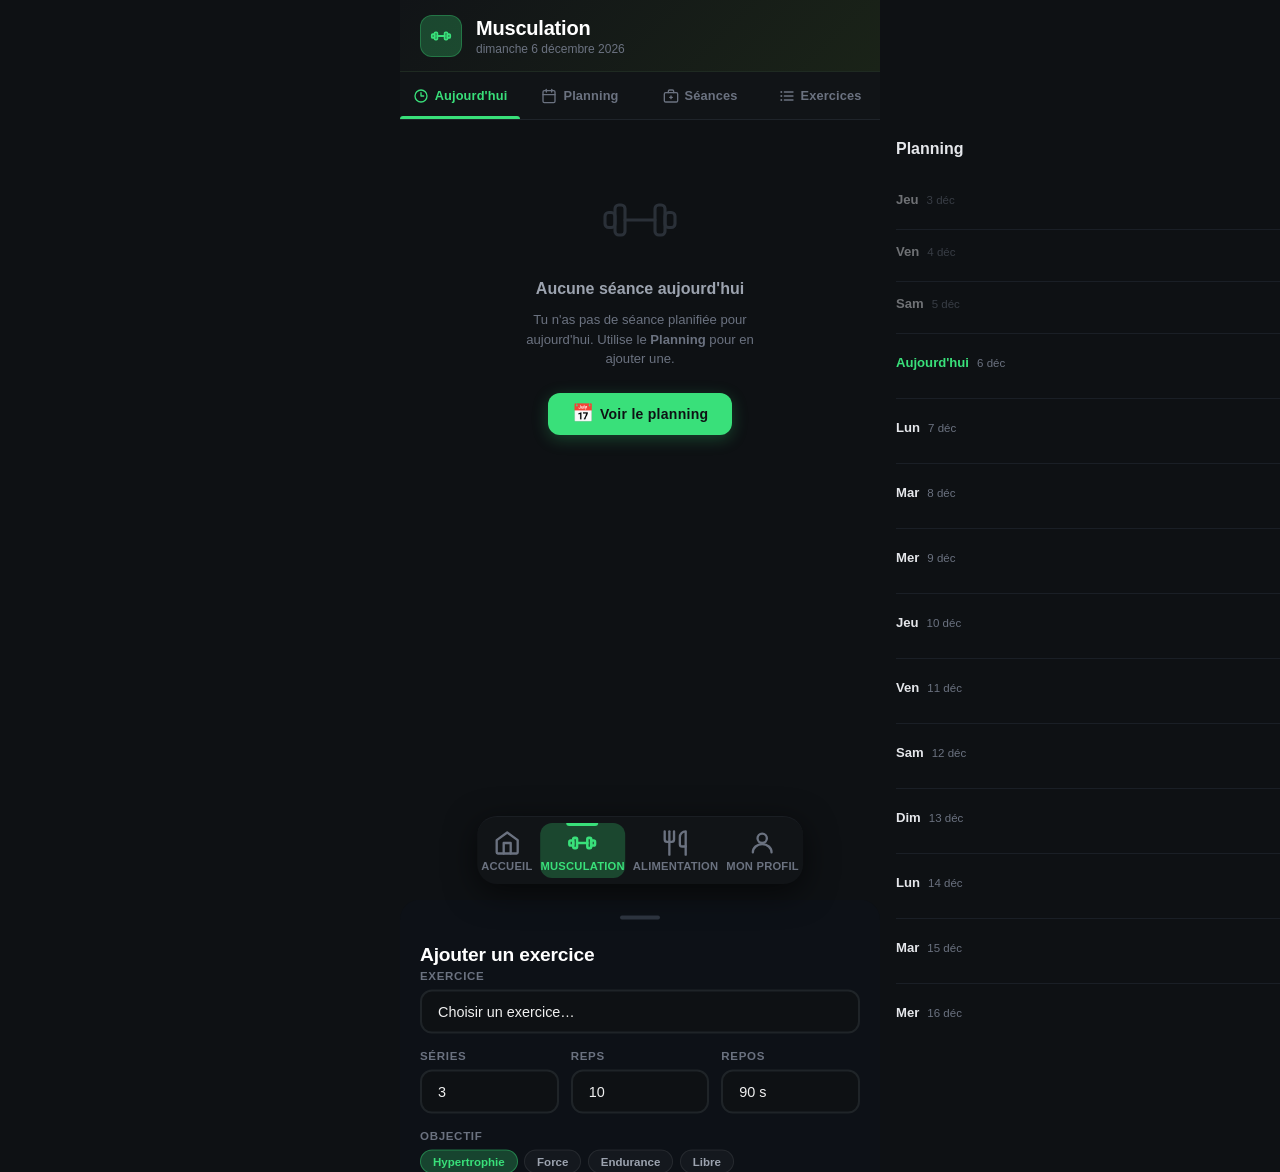
==== exercice.html @ fcf7e206 "Add files via upload" ====
<!DOCTYPE html>
<html lang="fr">
<head>
  <meta charset="UTF-8">
  <meta name="viewport" content="width=device-width, initial-scale=1.0, user-scalable=no, maximum-scale=1.0">
  <!-- Le titre est mis à jour par JS selon l'exercice chargé -->
  <title>FitTrack — Exercice</title>
  <link rel="stylesheet" href="navbar.css">
  <link rel="stylesheet" href="exercice.css">
</head>
<body>



  <!-- ============================================================
       ÉCRAN 2 — PAGE EXERCICE (onglets stats + historique)
       Affiché par JS quand le 1RM est connu.
       Les radio inputs sont enfants directs de .exercise-page :
       sélecteurs CSS ~ (tab-header, tabs-track) fonctionnent.
       ============================================================ -->
  <div class="exercise-page" id="exercise-page" style="display:none" aria-live="polite">

    <input type="radio" id="tab-stats"   name="exercise-tabs" checked>
    <input type="radio" id="tab-history" name="exercise-tabs">
    <input type="radio" id="tab-info"    name="exercise-tabs">

    <!-- ===== EN-TÊTE ===== -->
    <header class="exercise-header">

      <a href="musculation.html" class="exercise-header__back" aria-label="Retour aux exercices">
        <svg xmlns="http://www.w3.org/2000/svg" viewBox="0 0 24 24" fill="none"
             stroke="currentColor" stroke-width="2.5" stroke-linecap="round" stroke-linejoin="round">
          <polyline points="15 18 9 12 15 6"/>
        </svg>
      </a>

      <div class="exercise-header__info">
        <!-- data-exo-name / data-exo-muscle : peuplés par exercice.js -->
        <h1 class="exercise-header__name"  data-exo-name></h1>
        <span class="exercise-header__muscle" data-exo-muscle></span>
      </div>

      <!-- data-exo-rm : conteneur, .rm-value peuplé par exercice.js -->
      <div class="exercise-header__rm" data-exo-rm>
        <span class="exercise-header__rm-value rm-value">—</span>
        <span class="exercise-header__rm-unit">kg</span>
      </div>

    </header>

    <!-- ===== BARRE D'ONGLETS ===== -->
    <nav class="tabs-header" role="tablist" aria-label="Sections de l'exercice">

      <label for="tab-stats" class="tab-btn" role="tab" aria-controls="panel-stats">
        <span class="tab-btn__icon" aria-hidden="true">
          <svg xmlns="http://www.w3.org/2000/svg" viewBox="0 0 24 24" fill="none"
               stroke="currentColor" stroke-width="2" stroke-linecap="round" stroke-linejoin="round">
            <line x1="18" y1="20" x2="18" y2="10"/>
            <line x1="12" y1="20" x2="12" y2="4"/>
            <line x1="6"  y1="20" x2="6"  y2="14"/>
          </svg>
        </span>
        <span class="tab-btn__label">Mes stats</span>
      </label>

      <label for="tab-history" class="tab-btn" role="tab" aria-controls="panel-history">
        <span class="tab-btn__icon" aria-hidden="true">
          <svg xmlns="http://www.w3.org/2000/svg" viewBox="0 0 24 24" fill="none"
               stroke="currentColor" stroke-width="2" stroke-linecap="round" stroke-linejoin="round">
            <circle cx="12" cy="12" r="9"/>
            <polyline points="12 7 12 12 15 15"/>
          </svg>
        </span>
        <span class="tab-btn__label">Historique</span>
      </label>

      <label for="tab-info" class="tab-btn" role="tab" aria-controls="panel-info">
        <span class="tab-btn__icon" aria-hidden="true">
          <svg xmlns="http://www.w3.org/2000/svg" viewBox="0 0 24 24" fill="none"
               stroke="currentColor" stroke-width="2" stroke-linecap="round" stroke-linejoin="round">
            <path d="M4 19.5A2.5 2.5 0 0 1 6.5 17H20"/>
            <path d="M6.5 2H20v20H6.5A2.5 2.5 0 0 1 4 19.5v-15A2.5 2.5 0 0 1 6.5 2z"/>
          </svg>
        </span>
        <span class="tab-btn__label">Info</span>
      </label>

      <span class="tab-indicator" aria-hidden="true"></span>

    </nav>

    <!-- ===== ZONE DE CONTENU — TRACK HORIZONTAL ===== -->
    <div class="tabs-track">

      <!-- ── ONGLET 1 : MES STATS ── -->
      <section class="tab-panel stats-tab" id="panel-stats" role="tabpanel" aria-labelledby="tab-stats">

        <!-- BLOC 1 : CARTE 1RM (calculé automatiquement via l'historique) -->
        <div class="stat-hero">
          <div class="stat-hero__label">1RM estimé <span class="stat-hero__badge">automatique</span></div>
          <div class="stat-hero__value">
            <span class="rm-value">—</span><span class="stat-hero__unit">kg</span>
          </div>
          <div class="stat-hero__meta" data-rm-date>Réalise des séances pour estimer ton 1RM</div>
        </div>

        <!-- BLOC 2 : SÉLECTEUR DE ZONE D'ENTRAÎNEMENT
             Technique CSS : radio inputs + sélecteurs ~
             Les poids (data-zone-weight) sont mis à jour par exercice.js -->
        <div class="zone-selector-wrapper">

          <input type="radio" id="z50"  name="zone-pct" class="zone-radio" value="50">
          <input type="radio" id="z60"  name="zone-pct" class="zone-radio" value="60">
          <input type="radio" id="z70"  name="zone-pct" class="zone-radio" value="70" checked>
          <input type="radio" id="z75"  name="zone-pct" class="zone-radio" value="75">
          <input type="radio" id="z80"  name="zone-pct" class="zone-radio" value="80">
          <input type="radio" id="z85"  name="zone-pct" class="zone-radio" value="85">
          <input type="radio" id="z90"  name="zone-pct" class="zone-radio" value="90">
          <input type="radio" id="z100" name="zone-pct" class="zone-radio" value="100">

          <h2 class="section-title">Zone d'entraînement</h2>
          <p  class="section-sub">Sélectionne un pourcentage de ton 1RM</p>

          <div class="zone-chips" role="group" aria-label="Pourcentage du 1RM">
            <label for="z50"  class="zone-chip">50 %</label>
            <label for="z60"  class="zone-chip">60 %</label>
            <label for="z70"  class="zone-chip">70 %</label>
            <label for="z75"  class="zone-chip">75 %</label>
            <label for="z80"  class="zone-chip">80 %</label>
            <label for="z85"  class="zone-chip">85 %</label>
            <label for="z90"  class="zone-chip">90 %</label>
            <label for="z100" class="zone-chip">100 %</label>
          </div>

          <!-- Cartes résultat — une visible à la fois (CSS :checked ~)
               data-zone-weight : valeur mise à jour par exercice.js -->

          <div class="zone-result zone-result--activation">
            <div class="zone-result__header">
              <span class="zone-result__pct">50 %</span>
              <span class="zone-result__weight" data-zone-weight="50">— <small>kg</small></span>
            </div>
            <div class="zone-result__badge">Activation</div>
            <p class="zone-result__desc">Échauffement et mobilité articulaire.</p>
            <div class="zone-result__prescription">
              <span>🔁 15–20 reps</span><span>📦 2–3 séries</span><span>⏱ 45 s repos</span>
            </div>
          </div>

          <div class="zone-result zone-result--endurance">
            <div class="zone-result__header">
              <span class="zone-result__pct">60 %</span>
              <span class="zone-result__weight" data-zone-weight="60">— <small>kg</small></span>
            </div>
            <div class="zone-result__badge">Endurance</div>
            <p class="zone-result__desc">Développe la résistance musculaire sur la durée.</p>
            <div class="zone-result__prescription">
              <span>🔁 15+ reps</span><span>📦 3–4 séries</span><span>⏱ 60 s repos</span>
            </div>
          </div>

          <div class="zone-result zone-result--hypertrophy">
            <div class="zone-result__header">
              <span class="zone-result__pct">70 %</span>
              <span class="zone-result__weight" data-zone-weight="70">— <small>kg</small></span>
            </div>
            <div class="zone-result__badge">Hypertrophie</div>
            <p class="zone-result__desc">Zone principale de prise de masse musculaire.</p>
            <div class="zone-result__prescription">
              <span>🔁 10–12 reps</span><span>📦 3–4 séries</span><span>⏱ 60–90 s repos</span>
            </div>
          </div>

          <div class="zone-result zone-result--hypertrophy-plus">
            <div class="zone-result__header">
              <span class="zone-result__pct">75 %</span>
              <span class="zone-result__weight" data-zone-weight="75">— <small>kg</small></span>
            </div>
            <div class="zone-result__badge">Hypertrophie+</div>
            <p class="zone-result__desc">Volume modéré, charge plus lourde — compromis masse/force.</p>
            <div class="zone-result__prescription">
              <span>🔁 8–10 reps</span><span>📦 3–5 séries</span><span>⏱ 90 s repos</span>
            </div>
          </div>

          <div class="zone-result zone-result--strength">
            <div class="zone-result__header">
              <span class="zone-result__pct">80 %</span>
              <span class="zone-result__weight" data-zone-weight="80">— <small>kg</small></span>
            </div>
            <div class="zone-result__badge">Force</div>
            <p class="zone-result__desc">Développe la force fonctionnelle et la densité musculaire.</p>
            <div class="zone-result__prescription">
              <span>🔁 5–8 reps</span><span>📦 4–5 séries</span><span>⏱ 2 min repos</span>
            </div>
          </div>

          <div class="zone-result zone-result--heavy-strength">
            <div class="zone-result__header">
              <span class="zone-result__pct">85 %</span>
              <span class="zone-result__weight" data-zone-weight="85">— <small>kg</small></span>
            </div>
            <div class="zone-result__badge">Force lourde</div>
            <p class="zone-result__desc">Recrutement neuromusculaire maximal, charges lourdes.</p>
            <div class="zone-result__prescription">
              <span>🔁 3–5 reps</span><span>📦 4–5 séries</span><span>⏱ 2–3 min repos</span>
            </div>
          </div>

          <div class="zone-result zone-result--power">
            <div class="zone-result__header">
              <span class="zone-result__pct">90 %</span>
              <span class="zone-result__weight" data-zone-weight="90">— <small>kg</small></span>
            </div>
            <div class="zone-result__badge">Puissance</div>
            <p class="zone-result__desc">Explosivité maximale — approche du maximum absolu.</p>
            <div class="zone-result__prescription">
              <span>🔁 1–3 reps</span><span>📦 3–5 séries</span><span>⏱ 3–5 min repos</span>
            </div>
          </div>

          <div class="zone-result zone-result--max">
            <div class="zone-result__header">
              <span class="zone-result__pct">100 %</span>
              <span class="zone-result__weight" data-zone-weight="100">— <small>kg</small></span>
            </div>
            <div class="zone-result__badge">1RM — Test max</div>
            <p class="zone-result__desc">Effort maximum absolu. À faire rarement, avec un pareur.</p>
            <div class="zone-result__prescription">
              <span>🔁 1 rep</span><span>📦 1–2 essais</span><span>⏱ 5+ min repos</span>
            </div>
          </div>

        </div><!-- fin .zone-selector-wrapper -->

        <!-- BLOC 3 : GRAPHIQUE D'ÉVOLUTION DU 1RM
             Barres + labels rendus dynamiquement par exercice.js -->
        <div class="rm-chart-block">
          <div class="rm-chart-block__header">
            <h2 class="section-title">Évolution du 1RM</h2>
            <span class="rm-chart-block__trend rm-chart-block__trend--up"></span>
          </div>
          <p class="section-sub">Poids max enregistré par séance</p>

          <div class="rm-chart" role="img" aria-label="Graphique d'évolution du poids maximal">
            <!-- Grille Y — mise à jour par exercice.js -->
            <div class="chart-grid" aria-hidden="true"></div>
            <!-- Barres — rendu complet par exercice.js -->
            <div class="chart-bars"></div>
            <!-- Labels X — rendu complet par exercice.js -->
            <div class="chart-labels" aria-hidden="true"></div>
          </div>
        </div>

      </section>

      <!-- ── ONGLET 2 : HISTORIQUE ── -->
      <section class="tab-panel history-tab" id="panel-history" role="tabpanel" aria-labelledby="tab-history">

        <div class="history-header">
          <h2 class="history-header__title">Historique</h2>
          <span class="history-header__count">0 séance</span>
        </div>

        <!-- Liste rendue dynamiquement par exercice.js -->
        <ol class="history-list"></ol>

        <div class="history-empty-hint">
          Les prochaines séances apparaîtront ici automatiquement.
        </div>

      </section>

      <!-- ── ONGLET 3 : INFO ── -->
      <section class="tab-panel info-tab" id="panel-info" role="tabpanel" aria-labelledby="tab-info">

        <!-- Recommandations (déplacées depuis l'onglet Stats) -->
        <div id="reco-block" class="reco-block" style="display:none">
          <h2 class="section-title">Recommandations Hypertrophie</h2>
          <p  class="section-sub" id="reco-type-label"></p>
          <div class="reco-grid" id="reco-grid"></div>
        </div>

        <!-- Photos de l'exercice -->
        <div class="info-section">
          <div class="info-section__header">
            <h2 class="section-title">Photos</h2>
            <button class="info-add-btn" id="btn-add-photo" type="button">
              <svg xmlns="http://www.w3.org/2000/svg" viewBox="0 0 24 24" fill="none"
                   stroke="currentColor" stroke-width="2.5" stroke-linecap="round" stroke-linejoin="round"
                   width="14" height="14" aria-hidden="true">
                <line x1="12" y1="5" x2="12" y2="19"/>
                <line x1="5" y1="12" x2="19" y2="12"/>
              </svg>
              Ajouter
            </button>
          </div>
          <!-- Input fichier caché — déclenché par le bouton -->
          <input type="file" id="photo-input" accept="image/*" style="display:none">
          <!-- Grille injectée par exercice.js -->
          <div class="info-images-grid" id="info-images-grid"></div>
          <p class="info-images-hint" id="info-images-hint">Max 3 photos · stockées sur cet appareil</p>
        </div>

        <!-- Notes libres -->
        <div class="info-section">
          <h2 class="section-title">Notes</h2>
          <p class="section-sub">Exécution, conseils, erreurs à éviter…</p>
          <textarea class="info-notes" id="info-notes" rows="7"
                    placeholder="Décris comment effectuer cet exercice, les points clés à respecter, les erreurs courantes à éviter…"></textarea>
          <div class="info-notes-footer">
            <button class="info-save-btn" id="btn-save-notes" type="button">Enregistrer</button>
            <span class="info-save-status" id="notes-save-status"></span>
          </div>
        </div>

      </section>

    </div>
    <!-- ===== FIN TABS TRACK ===== -->

  </div>
  <!-- ===== FIN ÉCRAN 2 ===== -->


  <!-- ===== NAVBAR FIXE EN BAS ===== -->
  <nav class="bottom-nav" role="navigation" aria-label="Navigation principale">

    <a href="index.html" class="nav-item" aria-label="Accueil">
      <span class="nav-icon" aria-hidden="true">
        <svg xmlns="http://www.w3.org/2000/svg" viewBox="0 0 24 24" fill="none"
             width="24" height="24"
             stroke="currentColor" stroke-width="2" stroke-linecap="round" stroke-linejoin="round">
          <path d="M3 9.5L12 3l9 6.5V20a1 1 0 0 1-1 1H4a1 1 0 0 1-1-1V9.5z"/>
          <polyline points="9 21 9 12 15 12 15 21"/>
        </svg>
      </span>
      <span class="nav-label">Accueil</span>
    </a>

    <a href="musculation.html" class="nav-item active" aria-label="Musculation">
      <span class="nav-icon" aria-hidden="true">
        <svg xmlns="http://www.w3.org/2000/svg" viewBox="0 0 24 24" fill="none"
             width="24" height="24"
             stroke="currentColor" stroke-width="2" stroke-linecap="round" stroke-linejoin="round">
          <rect x="2"  y="10" width="3" height="4" rx="1"/>
          <rect x="19" y="10" width="3" height="4" rx="1"/>
          <rect x="5"  y="8"  width="3" height="8" rx="1"/>
          <rect x="16" y="8"  width="3" height="8" rx="1"/>
          <line x1="8" y1="12" x2="16" y2="12"/>
        </svg>
      </span>
      <span class="nav-label">Musculation</span>
    </a>

    <a href="alimentation/alimentation.html" class="nav-item" aria-label="Alimentation">
      <span class="nav-icon" aria-hidden="true">
        <svg xmlns="http://www.w3.org/2000/svg" viewBox="0 0 24 24" fill="none"
             width="24" height="24"
             stroke="currentColor" stroke-width="2" stroke-linecap="round" stroke-linejoin="round">
          <path d="M3 2v7c0 1.1.9 2 2 2h4a2 2 0 0 0 2-2V2"/>
          <path d="M7 2v20"/>
          <path d="M21 15V2a5 5 0 0 0-5 5v6c0 1.1.9 2 2 2h3"/>
          <line x1="21" y1="15" x2="21" y2="22"/>
        </svg>
      </span>
      <span class="nav-label">Alimentation</span>
    </a>

    <a href="profil.html" class="nav-item" aria-label="Mon profil">
      <span class="nav-icon" aria-hidden="true">
        <svg xmlns="http://www.w3.org/2000/svg" viewBox="0 0 24 24" fill="none"
             width="24" height="24"
             stroke="currentColor" stroke-width="2" stroke-linecap="round" stroke-linejoin="round">
          <circle cx="12" cy="8" r="4"/>
          <path d="M4 20c0-4 3.6-7 8-7s8 3 8 7"/>
        </svg>
      </span>
      <span class="nav-label">Mon profil</span>
    </a>

  </nav>

  <!-- Scripts — data.js TOUJOURS avant exercice.js -->
  <script src="js/data.js"></script>
  <script src="js/exercice.js"></script>

</body>
</html>
---- navbar.css ----
/* ============================================================
   FITTRACK — NAVBAR FIXE BAS
   Mobile First | HTML5 + CSS3 uniquement
   ============================================================ */

/* === Variables de design fitness === */
:root {
  --bg-nav:       #111417;        /* fond navbar : noir charbon          */
  --bg-nav-top:   #1a1e23;        /* liseré supérieur légèrement plus clair */
  --accent:       #39e07a;        /* vert dynamique fitness               */
  --accent-glow:  rgba(57, 224, 122, 0.25); /* halo couleur active       */
  --text-idle:    #6b7280;        /* icône / texte inactif                */
  --text-active:  #ffffff;        /* texte état actif                     */
  --nav-height:   68px;           /* hauteur confortable pour le doigt    */
  --radius-nav:   16px 16px 0 0;  /* coins arrondis en haut de la navbar  */
  --transition:   0.2s ease;
}

/* === Reset minimal === */
*, *::before, *::after {
  box-sizing: border-box;
  margin: 0;
  padding: 0;
}

/* === Bloquer le zoom double-tap iOS (Safari + PWA) === */
html {
  touch-action: manipulation;
}
body {
  touch-action: manipulation;
}

/* === Body : padding-bottom pour ne pas masquer le contenu === */
body {
  font-family: -apple-system, BlinkMacSystemFont, "Segoe UI", Roboto, sans-serif;
  background: #0e1114;
  color: #f0f0f0;
  /* On réserve l'espace de la navbar en bas */
  padding-bottom: var(--nav-height);
  min-height: 100vh;
}

/* === Contenu principal (placeholder) === */
.main-content {
  padding: 1.5rem 1rem;
}

/* ============================================================
   NAVBAR
   ============================================================ */
.bottom-nav {
  /* Positionnement fixe en bas */
  position: fixed;
  bottom: 0;
  left: 0;
  right: 0;
  z-index: 1000;

  /* Dimensions et forme */
  height: var(--nav-height);
  border-radius: var(--radius-nav);

  /* Fond et bordure supérieure subtile */
  background-color: var(--bg-nav);
  border-top: 1px solid var(--bg-nav-top);

  /* Ombre portée vers le haut pour effet "flottant" */
  box-shadow: 0 -4px 20px rgba(0, 0, 0, 0.55);

  /* Disposition des boutons */
  display: flex;
  align-items: stretch;
}

/* ============================================================
   ITEM DE NAVIGATION
   ============================================================ */
.nav-item {
  /* Chaque bouton occupe 1/4 de la largeur */
  flex: 1;

  /* Disposition verticale icône + texte */
  display: flex;
  flex-direction: column;
  align-items: center;
  justify-content: center;
  gap: 4px;

  /* Couleur par défaut (inactif) */
  color: var(--text-idle);
  text-decoration: none;

  /* Arrondi léger pour l'effet "app" */
  border-radius: 12px;
  margin: 6px 4px;

  /* Transition fluide */
  transition: color var(--transition), background-color var(--transition);

  /* Curseur pointeur */
  cursor: pointer;

  /* Empêche la sélection de texte au tap */
  user-select: none;
  -webkit-tap-highlight-color: transparent;
}

/* --- Icône SVG --- */
.nav-icon {
  display: flex;
  align-items: center;
  justify-content: center;
  width: 26px;
  height: 26px;
  transition: transform var(--transition);
}

.nav-icon svg {
  width: 100%;
  height: 100%;
}

/* --- Label texte --- */
.nav-label {
  font-size: 0.65rem;       /* petite taille lisible sur mobile */
  font-weight: 600;
  letter-spacing: 0.02em;
  text-transform: uppercase;
  line-height: 1;
  white-space: nowrap;
}

/* ============================================================
   ÉTAT HOVER (desktop)
   ============================================================ */
.nav-item:hover {
  color: #c8fad9;                              /* vert clair doux         */
  background-color: rgba(57, 224, 122, 0.08); /* halo très discret        */
}

.nav-item:hover .nav-icon {
  transform: translateY(-2px);                 /* légère montée de l'icône */
}

/* ============================================================
   ÉTAT ACTIF (.active)
   Ajouter manuellement sur chaque page ou via JS si besoin
   ============================================================ */
.nav-item.active {
  color: var(--accent);                        /* vert accent vif          */
  background-color: var(--accent-glow);        /* halo coloré              */
}

/* Trait indicateur en haut du bouton actif */
.nav-item.active::before {
  content: "";
  position: absolute;
  top: 0;
  left: 50%;
  transform: translateX(-50%);
  width: 32px;
  height: 3px;
  background: var(--accent);
  border-radius: 0 0 4px 4px;
}

/* On positionne le parent en relative pour ::before */
.bottom-nav {
  position: fixed; /* déjà défini, mais nécessaire pour les enfants */
}

.nav-item {
  position: relative; /* contexte pour le trait ::before */
}

.nav-item.active .nav-icon {
  transform: scale(1.1);                       /* icône légèrement agrandie */
}

/* ============================================================
   RESPONSIVE — Desktop (≥ 768px)
   ============================================================ */
@media (min-width: 768px) {

  /* Centrer la navbar et lui donner une largeur max */
  .bottom-nav {
    max-width: 480px;
    left: 50%;
    right: auto;
    transform: translateX(-50%);

    /* Coins arrondis tout autour sur desktop */
    border-radius: 20px;
    bottom: 16px;

    /* Ombre plus marquée pour l'effet flottant */
    box-shadow: 0 8px 32px rgba(0, 0, 0, 0.6);
  }

  /* Labels légèrement plus grands */
  .nav-label {
    font-size: 0.7rem;
  }

  /* Icônes un peu plus grandes */
  .nav-icon {
    width: 28px;
    height: 28px;
  }

  /* Padding-bottom ajusté pour le desktop */
  body {
    padding-bottom: calc(var(--nav-height) + 24px);
  }
}
---- exercice.css ----
/* ============================================================
   FITTRACK — PAGE EXERCICE
   Flux CSS : onboarding (1RM) → page stats/historique
   Onglets  : radio inputs + transform translateX
   Mobile First | HTML5 + CSS3 uniquement
   ============================================================ */

/* ============================================================
   VARIABLES LOCALES
   ============================================================ */
:root {
  --exo-header-height : 68px;
  --exo-tabs-height   : 48px;

  /* Zones d'entraînement */
  --zone-light    : #39e07a;   /* 50–65%  */
  --zone-moderate : #f59e0b;   /* 70–75%  */
  --zone-heavy    : #f97316;   /* 80–85%  */
  --zone-max      : #ef4444;   /* 90–100% */
}

/* ============================================================
   ÉCRAN 1 — ONBOARDING : SAISIE DU 1RM
   Affichage contrôlé par exercice.js (style.display)
   ============================================================ */
.onboarding-screen {
  min-height: 100vh;
  flex-direction: column;
  align-items: center;
  background: #0e1114;
  padding: 1rem 1.25rem calc(1.5rem + var(--nav-height));
}

/* --- Lien retour --- */
.back-link {
  display: inline-flex;
  align-items: center;
  gap: 6px;
  align-self: flex-start;
  color: var(--text-idle);
  text-decoration: none;
  font-size: 0.82rem;
  font-weight: 600;
  padding: 0.5rem 0;
  margin-bottom: 1rem;
  transition: color 0.2s ease;
}

.back-link:hover { color: #e5e7eb; }

.back-link__arrow {
  display: flex;
  width: 18px;
  height: 18px;
}

.back-link__arrow svg {
  width: 100%;
  height: 100%;
}

/* --- Card centrale de l'onboarding --- */
.onboarding-card {
  width: 100%;
  max-width: 420px;
  display: flex;
  flex-direction: column;
  align-items: center;
  text-align: center;
  padding: 2rem 1.5rem 2.5rem;
  background: #141820;
  border: 1px solid #1f2428;
  border-radius: 24px;
  gap: 0;
}

/* --- Icône --- */
.onboarding-icon {
  width: 80px;
  height: 80px;
  color: var(--accent);
  margin-bottom: 1.25rem;
  opacity: 0.9;
}

.onboarding-icon svg {
  width: 100%;
  height: 100%;
}

/* --- Badge "Première visite" --- */
.badge-first {
  font-size: 0.68rem;
  font-weight: 700;
  letter-spacing: 0.08em;
  text-transform: uppercase;
  color: var(--accent);
  background: var(--accent-glow);
  border: 1px solid rgba(57, 224, 122, 0.3);
  padding: 4px 12px;
  border-radius: 20px;
  margin-bottom: 1rem;
}

/* --- Titre & description --- */
.onboarding-title {
  font-size: 1.5rem;
  font-weight: 800;
  color: #fff;
  letter-spacing: -0.02em;
  margin-bottom: 0.5rem;
}

.onboarding-desc {
  font-size: 0.82rem;
  color: var(--text-idle);
  line-height: 1.6;
  max-width: 300px;
  margin-bottom: 2rem;
}

/* --- Groupe de saisie du 1RM --- */
.rm-input-group {
  width: 100%;
  margin-bottom: 1.5rem;
}

.rm-input-label {
  display: block;
  font-size: 0.75rem;
  font-weight: 700;
  letter-spacing: 0.06em;
  text-transform: uppercase;
  color: var(--text-idle);
  margin-bottom: 0.625rem;
}

.rm-input-row {
  display: flex;
  align-items: center;
  background: #0e1114;
  border: 2px solid #1f2428;
  border-radius: 16px;
  overflow: hidden;
  transition: border-color 0.2s ease;
}

.rm-input-row:focus-within {
  border-color: var(--accent);
  box-shadow: 0 0 0 3px var(--accent-glow);
}

.rm-input {
  flex: 1;
  background: transparent;
  border: none;
  outline: none;
  padding: 1rem 1.25rem;
  font-size: 2rem;         /* chiffre bien lisible */
  font-weight: 800;
  color: #fff;
  font-family: inherit;
  text-align: center;
  letter-spacing: -0.02em;
  /* Masquer les flèches de l'input number */
  -moz-appearance: textfield;
}

.rm-input::-webkit-outer-spin-button,
.rm-input::-webkit-inner-spin-button {
  -webkit-appearance: none;
}

.rm-input::placeholder {
  color: #2e3540;
}

.rm-input-unit {
  padding: 0 1.25rem 0 0;
  font-size: 1.25rem;
  font-weight: 700;
  color: var(--text-idle);
  user-select: none;
}

.rm-input-hint {
  font-size: 0.72rem;
  color: #374151;
  text-align: center;
  margin-top: 0.625rem;
  line-height: 1.5;
}

/* --- Bouton Valider --- */
.btn-validate {
  display: inline-flex;
  align-items: center;
  justify-content: center;
  gap: 8px;
  width: 100%;
  padding: 0.9rem 1.5rem;
  background: var(--accent);
  color: #0e1114;
  font-size: 0.95rem;
  font-weight: 800;
  letter-spacing: 0.02em;
  border-radius: 14px;
  cursor: pointer;
  user-select: none;
  -webkit-tap-highlight-color: transparent;
  transition: opacity 0.2s ease,
              transform 0.15s ease,
              box-shadow 0.2s ease;
  box-shadow: 0 4px 20px rgba(57, 224, 122, 0.3);
}

.btn-validate:hover {
  opacity: 0.9;
  transform: translateY(-2px);
  box-shadow: 0 6px 24px rgba(57, 224, 122, 0.4);
}

.btn-validate:active {
  transform: scale(0.97);
}

.btn-validate__icon {
  display: flex;
  width: 20px;
  height: 20px;
}

.btn-validate__icon svg {
  width: 100%;
  height: 100%;
}

/* ============================================================
   ÉCRAN 2 — PAGE EXERCICE (onglets)
   ============================================================ */
.exercise-page {
  display: none;          /* masqué par défaut */
  flex-direction: column;
  min-height: 100vh;
}

/* Affichage de .exercise-page contrôlé par exercice.js */

/* ============================================================
   EN-TÊTE DE LA PAGE EXERCICE
   ============================================================ */
.exercise-header {
  position: sticky;
  top: 0;
  z-index: 100;
  height: var(--exo-header-height);
  background: linear-gradient(135deg, #111417 0%, #161e14 100%);
  border-bottom: 1px solid #1f2a22;
  display: flex;
  align-items: center;
  gap: 0.75rem;
  padding: 0 1rem;
}

/* Bouton retour */
.exercise-header__back {
  display: flex;
  align-items: center;
  justify-content: center;
  width: 36px;
  height: 36px;
  background: #1a1e23;
  border: 1px solid #2a3038;
  border-radius: 10px;
  color: #9ca3af;
  flex-shrink: 0;
  transition: color 0.2s, border-color 0.2s;
}

.exercise-header__back svg {
  width: 18px;
  height: 18px;
}

.exercise-header__back:hover {
  color: #fff;
  border-color: #3a4550;
}

/* Nom + groupe musculaire */
.exercise-header__info {
  flex: 1;
  min-width: 0;
}

.exercise-header__name {
  font-size: 1rem;
  font-weight: 800;
  color: #fff;
  white-space: nowrap;
  overflow: hidden;
  text-overflow: ellipsis;
  letter-spacing: -0.01em;
}

.exercise-header__muscle {
  display: inline-block;
  font-size: 0.65rem;
  font-weight: 700;
  letter-spacing: 0.06em;
  text-transform: uppercase;
  /* Couleur par défaut : Pectoraux (vert) */
  color: var(--accent);
  background: var(--accent-glow);
  border: 1px solid rgba(57, 224, 122, 0.25);
  padding: 2px 8px;
  border-radius: 6px;
  margin-top: 3px;
}

/* Variantes par groupe musculaire */
.exercise-header__muscle--dos {
  color: #3b9eff;
  background: rgba(59,158,255,0.1);
  border-color: rgba(59,158,255,0.25);
}
.exercise-header__muscle--epaules {
  color: #a855f7;
  background: rgba(168,85,247,0.1);
  border-color: rgba(168,85,247,0.25);
}
.exercise-header__muscle--bras,
.exercise-header__muscle--biceps {
  color: #f97316;
  background: rgba(249,115,22,0.1);
  border-color: rgba(249,115,22,0.25);
}
.exercise-header__muscle--triceps {
  color: #fb923c;
  background: rgba(251,146,60,0.1);
  border-color: rgba(251,146,60,0.25);
}
.exercise-header__muscle--jambes {
  color: #ef4444;
  background: rgba(239,68,68,0.1);
  border-color: rgba(239,68,68,0.25);
}
.exercise-header__muscle--abdos {
  color: #eab308;
  background: rgba(234,179,8,0.1);
  border-color: rgba(234,179,8,0.25);
}

/* 1RM affiché en header */
.exercise-header__rm {
  display: flex;
  flex-direction: column;
  align-items: center;
  background: #1a1e23;
  border: 1px solid #2a3038;
  border-radius: 10px;
  padding: 4px 10px;
  flex-shrink: 0;
}

.exercise-header__rm-value {
  font-size: 1.1rem;
  font-weight: 800;
  color: var(--accent);
  line-height: 1.1;
}

.exercise-header__rm-unit {
  font-size: 0.6rem;
  color: var(--text-idle);
  font-weight: 600;
  text-transform: uppercase;
  letter-spacing: 0.05em;
}

/* ============================================================
   BARRE D'ONGLETS (même pattern que musculation.css)
   Les inputs radio sont frères directs de .tabs-header
   dans .exercise-page → les sélecteurs ~ fonctionnent
   ============================================================ */
.tabs-header {
  position: sticky;
  top: var(--exo-header-height);
  z-index: 99;
  height: var(--exo-tabs-height);
  background: #111417;
  border-bottom: 1px solid #1f242a;
  display: flex;
  align-items: stretch;
  overflow: hidden;
}

.tab-btn {
  flex: 1;
  display: flex;
  align-items: center;
  justify-content: center;
  gap: 6px;
  color: var(--text-idle);
  font-size: 0.8rem;
  font-weight: 600;
  letter-spacing: 0.01em;
  cursor: pointer;
  user-select: none;
  -webkit-tap-highlight-color: transparent;
  transition: color 0.25s ease;
  padding: 0 0.5rem;
  white-space: nowrap;
}

.tab-btn__icon {
  display: flex;
  width: 16px;
  height: 16px;
  flex-shrink: 0;
}

.tab-btn__icon svg {
  width: 100%;
  height: 100%;
}

/* Indicateur glissant — 3 onglets = 33.333 % chacun */
.tab-indicator {
  position: absolute;
  bottom: 0;
  left: 0;
  width: 33.333%;
  height: 3px;
  background: var(--accent);
  border-radius: 3px 3px 0 0;
  transition: transform 0.3s cubic-bezier(0.25, 0.46, 0.45, 0.94);
}

/* ===== État actif des onglets ===== */
/* (les radio inputs sont enfants directs de .exercise-page,
    frères de .tabs-header et .tabs-track → ~ fonctionne) */

#tab-stats:checked ~ .tabs-header label[for="tab-stats"] {
  color: var(--accent);
}

#tab-history:checked ~ .tabs-header label[for="tab-history"] {
  color: var(--accent);
}

#tab-info:checked ~ .tabs-header label[for="tab-info"] {
  color: var(--accent);
}

/* Déplacer l'indicateur */
#tab-history:checked ~ .tabs-header .tab-indicator { transform: translateX(100%); }
#tab-info:checked    ~ .tabs-header .tab-indicator { transform: translateX(200%); }

/* ============================================================
   TRACK HORIZONTAL DES ONGLETS — 3 panneaux
   ============================================================ */
.tabs-track {
  display: flex;
  width: 300%;
  transition: transform 0.35s cubic-bezier(0.25, 0.46, 0.45, 0.94);
  flex: 1;
}

#tab-history:checked ~ .tabs-track { transform: translateX(-33.333%); }
#tab-info:checked    ~ .tabs-track { transform: translateX(-66.666%); }

.tab-panel {
  width: 33.333%;
  min-width: 33.333%;
  padding: 1.25rem 1rem 2rem;
  overflow-x: hidden;
}

/* ============================================================
   ONGLET 1 — MES STATS
   ============================================================ */

/* ============================================================
   RECOMMANDATIONS HYPERTROPHIE
   ============================================================ */
.reco-block {
  margin-bottom: 1.5rem;
}

.reco-block .section-title {
  display: flex;
  align-items: center;
  gap: 0.5rem;
  flex-wrap: wrap;
}

.reco-badge {
  font-size: 0.65rem;
  font-weight: 700;
  letter-spacing: 0.05em;
  text-transform: uppercase;
  padding: 3px 9px;
  border-radius: 20px;
}

.reco-badge--polyarticulaire {
  background: rgba(59, 158, 255, 0.12);
  color: #3b9eff;
  border: 1px solid rgba(59, 158, 255, 0.3);
}

.reco-badge--isolation {
  background: rgba(168, 85, 247, 0.12);
  color: #a855f7;
  border: 1px solid rgba(168, 85, 247, 0.3);
}

.reco-grid {
  display: grid;
  grid-template-columns: 1fr 1fr;
  gap: 0.625rem;
  margin-top: 0.75rem;
}

.reco-card {
  display: flex;
  flex-direction: column;
  align-items: center;
  justify-content: center;
  gap: 0.25rem;
  background: #141820;
  border: 1px solid #1f2428;
  border-radius: 14px;
  padding: 0.875rem 0.5rem;
  text-align: center;
}

.reco-card__icon {
  font-size: 1.25rem;
  line-height: 1;
}

.reco-card__label {
  font-size: 0.65rem;
  font-weight: 600;
  color: var(--text-idle, #6b7280);
  letter-spacing: 0.05em;
  text-transform: uppercase;
}

.reco-card__value {
  font-size: 0.9rem;
  font-weight: 700;
  color: #e5e7eb;
  line-height: 1.2;
}

/* Card héro : 1RM affiché en grand */
.stat-hero {
  background: linear-gradient(135deg, #141820 0%, #162014 100%);
  border: 1px solid rgba(57, 224, 122, 0.2);
  border-radius: 20px;
  padding: 1.5rem 1.25rem 1.25rem;
  text-align: center;
  margin-bottom: 1.25rem;
  position: relative;
  overflow: hidden;
}

/* Halo décoratif en fond */
.stat-hero::before {
  content: "";
  position: absolute;
  top: -40px;
  right: -40px;
  width: 140px;
  height: 140px;
  background: radial-gradient(circle, rgba(57,224,122,0.08) 0%, transparent 70%);
  pointer-events: none;
}

.stat-hero__label {
  font-size: 0.7rem;
  font-weight: 700;
  letter-spacing: 0.08em;
  text-transform: uppercase;
  color: var(--text-idle);
  margin-bottom: 0.5rem;
  display: flex;
  align-items: center;
  gap: 0.5rem;
  flex-wrap: wrap;
}

.stat-hero__badge {
  font-size: 0.6rem;
  font-weight: 600;
  letter-spacing: 0.04em;
  text-transform: uppercase;
  padding: 2px 7px;
  border-radius: 20px;
  background: rgba(57, 224, 122, 0.1);
  color: var(--accent, #39e07a);
  border: 1px solid rgba(57, 224, 122, 0.25);
}

.stat-hero__value {
  font-size: 3.5rem;
  font-weight: 900;
  color: var(--accent);
  line-height: 1;
  letter-spacing: -0.03em;
  margin-bottom: 0.5rem;
}

.stat-hero__unit {
  font-size: 1.5rem;
  font-weight: 700;
  color: rgba(57, 224, 122, 0.7);
}

.stat-hero__meta {
  font-size: 0.72rem;
  color: var(--text-idle);
  margin-bottom: 1rem;
}

.stat-hero__edit-btn {
  display: inline-block;
  font-size: 0.72rem;
  font-weight: 700;
  color: var(--text-idle);
  background: #1f2428;
  border: 1px solid #2a3038;
  border-radius: 8px;
  padding: 5px 14px;
  cursor: not-allowed;
  opacity: 0.5;
  font-family: inherit;
}

/* ============================================================
   SÉLECTEUR DE ZONE D'ENTRAÎNEMENT
   ============================================================ */

/* Titres de section réutilisables */
.section-title {
  font-size: 0.85rem;
  font-weight: 800;
  color: #e5e7eb;
  letter-spacing: -0.01em;
  margin-bottom: 2px;
}
.section-sub {
  font-size: 0.72rem;
  color: var(--text-idle);
  margin-bottom: 1rem;
}

/* Wrapper : contient les radio inputs ET les chips ET les cartes résultat */
.zone-selector-wrapper {
  background: #141820;
  border: 1px solid #1f2428;
  border-radius: 18px;
  padding: 1.25rem 1rem 1rem;
  margin-bottom: 1.25rem;
}

/* Radio inputs : cachés mais restent dans le flux */
.zone-radio {
  position: absolute;
  width: 1px; height: 1px;
  opacity: 0; pointer-events: none;
}

/* ── Chips de sélection ── */
.zone-chips {
  display: flex;
  flex-wrap: wrap;
  gap: 0.5rem;
  margin-bottom: 1.25rem;
}

.zone-chip {
  font-size: 0.75rem;
  font-weight: 700;
  padding: 6px 12px;
  border-radius: 20px;
  background: #1a1e23;
  color: var(--text-idle);
  border: 1px solid #2a3038;
  cursor: pointer;
  user-select: none;
  -webkit-tap-highlight-color: transparent;
  transition: background 0.2s, color 0.2s, border-color 0.2s, transform 0.15s;
}

.zone-chip:hover  { background: #20262e; color: #e5e7eb; }
.zone-chip:active { transform: scale(0.95); }

/* Chip active selon le radio coché */
#z50:checked  ~ .zone-chips label[for="z50"],
#z60:checked  ~ .zone-chips label[for="z60"],
#z70:checked  ~ .zone-chips label[for="z70"],
#z75:checked  ~ .zone-chips label[for="z75"],
#z80:checked  ~ .zone-chips label[for="z80"],
#z85:checked  ~ .zone-chips label[for="z85"],
#z90:checked  ~ .zone-chips label[for="z90"],
#z100:checked ~ .zone-chips label[for="z100"] {
  background: var(--accent-glow);
  color: var(--accent);
  border-color: rgba(57, 224, 122, 0.45);
}

/* ── Cartes résultat ── */
/* Toutes cachées par défaut */
.zone-result {
  display: none;
  border-radius: 14px;
  padding: 1rem 1.125rem;
  border: 1px solid;
  animation: fadeSlideIn 0.22s ease;
}

@keyframes fadeSlideIn {
  from { opacity: 0; transform: translateY(6px); }
  to   { opacity: 1; transform: translateY(0); }
}

/* Afficher la carte correspondant au radio coché */
#z50:checked  ~ .zone-result--activation,
#z60:checked  ~ .zone-result--endurance,
#z70:checked  ~ .zone-result--hypertrophy,
#z75:checked  ~ .zone-result--hypertrophy-plus,
#z80:checked  ~ .zone-result--strength,
#z85:checked  ~ .zone-result--heavy-strength,
#z90:checked  ~ .zone-result--power,
#z100:checked ~ .zone-result--max {
  display: block;
}

/* Couleurs par zone */
.zone-result--activation     { background: rgba(100,210,120,0.05); border-color: rgba(100,210,120,0.2); }
.zone-result--endurance      { background: rgba(57,224,122,0.06);  border-color: rgba(57,224,122,0.25); }
.zone-result--hypertrophy    { background: rgba(57,224,122,0.07);  border-color: rgba(57,224,122,0.3);  }
.zone-result--hypertrophy-plus { background: rgba(245,158,11,0.06); border-color: rgba(245,158,11,0.25); }
.zone-result--strength       { background: rgba(249,115,22,0.06);  border-color: rgba(249,115,22,0.25); }
.zone-result--heavy-strength { background: rgba(249,115,22,0.08);  border-color: rgba(249,115,22,0.3);  }
.zone-result--power          { background: rgba(239,68,68,0.07);   border-color: rgba(239,68,68,0.28);  }
.zone-result--max            { background: rgba(239,68,68,0.1);    border-color: rgba(239,68,68,0.35);  }

/* En-tête de la carte : % + poids */
.zone-result__header {
  display: flex;
  align-items: baseline;
  justify-content: space-between;
  margin-bottom: 0.5rem;
}

.zone-result__pct {
  font-size: 1.6rem;
  font-weight: 900;
  letter-spacing: -0.03em;
  line-height: 1;
}

/* Couleur du % selon la zone */
.zone-result--activation     .zone-result__pct,
.zone-result--endurance      .zone-result__pct,
.zone-result--hypertrophy    .zone-result__pct { color: var(--zone-light); }
.zone-result--hypertrophy-plus .zone-result__pct,
.zone-result--strength       .zone-result__pct { color: var(--zone-moderate); }
.zone-result--heavy-strength .zone-result__pct { color: var(--zone-heavy); }
.zone-result--power          .zone-result__pct,
.zone-result--max            .zone-result__pct { color: var(--zone-max); }

.zone-result__weight {
  font-size: 1.8rem;
  font-weight: 900;
  color: #fff;
  letter-spacing: -0.03em;
  line-height: 1;
}
.zone-result__weight small {
  font-size: 0.9rem;
  font-weight: 700;
  color: var(--text-idle);
  margin-left: 3px;
}

/* Badge nom de zone */
.zone-result__badge {
  display: inline-block;
  font-size: 0.68rem;
  font-weight: 800;
  letter-spacing: 0.07em;
  text-transform: uppercase;
  padding: 3px 10px;
  border-radius: 20px;
  margin-bottom: 0.625rem;
}

.zone-result--activation     .zone-result__badge,
.zone-result--endurance      .zone-result__badge,
.zone-result--hypertrophy    .zone-result__badge { color: var(--zone-light);    background: rgba(57,224,122,0.12); }
.zone-result--hypertrophy-plus .zone-result__badge,
.zone-result--strength       .zone-result__badge { color: var(--zone-moderate); background: rgba(245,158,11,0.12); }
.zone-result--heavy-strength .zone-result__badge { color: var(--zone-heavy);    background: rgba(249,115,22,0.12); }
.zone-result--power          .zone-result__badge,
.zone-result--max            .zone-result__badge { color: var(--zone-max);      background: rgba(239,68,68,0.12);  }

/* Description */
.zone-result__desc {
  font-size: 0.8rem;
  color: #9ca3af;
  line-height: 1.5;
  margin-bottom: 0.875rem;
}

/* Prescription (séries, reps, repos) */
.zone-result__prescription {
  display: flex;
  flex-wrap: wrap;
  gap: 0.5rem;
}

.zone-result__prescription span {
  font-size: 0.72rem;
  font-weight: 600;
  color: var(--text-idle);
  background: #0e1114;
  border: 1px solid #252b33;
  padding: 4px 10px;
  border-radius: 8px;
}

/* ============================================================
   GRAPHIQUE D'ÉVOLUTION DU 1RM
   ============================================================ */
.rm-chart-block {
  background: #141820;
  border: 1px solid #1f2428;
  border-radius: 18px;
  padding: 1.25rem 1rem 0.75rem;
  margin-bottom: 1.25rem;
}

.rm-chart-block__header {
  display: flex;
  align-items: center;
  justify-content: space-between;
  margin-bottom: 2px;
}

/* Badge de tendance */
.rm-chart-block__trend {
  font-size: 0.7rem;
  font-weight: 700;
  padding: 3px 10px;
  border-radius: 20px;
}
.rm-chart-block__trend--up {
  color: var(--accent);
  background: var(--accent-glow);
  border: 1px solid rgba(57,224,122,0.3);
}
.rm-chart-block__trend--down {
  color: var(--zone-max);
  background: rgba(239,68,68,0.1);
  border: 1px solid rgba(239,68,68,0.25);
}

/* Conteneur du graphique */
.rm-chart {
  position: relative;
  /* Hauteur fixe de la zone barres + labels */
  padding-bottom: 1.75rem;   /* espace pour les labels X */
  margin-top: 1rem;
}

/* Grille horizontale (lignes Y) */
.chart-grid {
  position: absolute;
  inset: 0 0 1.75rem 2.5rem; /* aligné sur la zone barres */
  pointer-events: none;
}

.chart-grid__line {
  position: absolute;
  left: 0; right: 0;
  /* --pos : pourcentage de hauteur depuis le bas */
  bottom: var(--pos);
  border-top: 1px dashed #1f2428;
  display: flex;
  align-items: flex-end;
}

.chart-grid__line em {
  font-style: normal;
  font-size: 0.6rem;
  color: #374151;
  position: absolute;
  left: -2.5rem;
  bottom: 2px;
  white-space: nowrap;
}

/* Zone des barres */
.chart-bars {
  display: flex;
  align-items: flex-end;
  gap: 6px;
  height: 120px;                /* hauteur fixe de référence */
  padding-left: 2.5rem;         /* espace pour labels Y */
  padding-right: 0.25rem;
}

/* Barre individuelle */
.chart-bar {
  flex: 1;
  /* --h défini inline dans le HTML : ex. style="--h: 70%" */
  height: var(--h, 0%);
  background: linear-gradient(180deg, var(--accent) 0%, rgba(57,224,122,0.4) 100%);
  border-radius: 5px 5px 2px 2px;
  position: relative;
  cursor: pointer;
  transition: filter 0.2s ease, transform 0.15s ease;
  min-width: 0;
}

.chart-bar:hover {
  filter: brightness(1.2);
  transform: scaleY(1.04);
  transform-origin: bottom;
}

/* Barre du pic max */
.chart-bar--peak {
  background: linear-gradient(180deg, #fff 0%, var(--accent) 100%);
  box-shadow: 0 0 12px rgba(57,224,122,0.35);
}

/* Bulle de valeur au survol */
.chart-bar__tip {
  position: absolute;
  top: -22px;
  left: 50%;
  transform: translateX(-50%);
  background: #1a1e23;
  border: 1px solid #2a3038;
  color: #fff;
  font-size: 0.62rem;
  font-weight: 700;
  padding: 2px 5px;
  border-radius: 5px;
  white-space: nowrap;
  /* Cachée par défaut, visible au hover de la barre */
  opacity: 0;
  pointer-events: none;
  transition: opacity 0.15s ease;
}

.chart-bar:hover .chart-bar__tip {
  opacity: 1;
}

/* Labels de l'axe X (dates) */
.chart-labels {
  display: flex;
  justify-content: space-between;
  padding-left: 2.5rem;
  padding-right: 0.25rem;
  margin-top: 6px;
}

.chart-labels span {
  flex: 1;
  text-align: center;
  font-size: 0.58rem;
  color: #374151;
  white-space: nowrap;
  overflow: hidden;
  text-overflow: clip;
}

/* ============================================================
   ONGLET 2 — HISTORIQUE
   ============================================================ */
.history-header {
  display: flex;
  align-items: center;
  justify-content: space-between;
  margin-bottom: 1.25rem;
}

.history-header__title {
  font-size: 1rem;
  font-weight: 700;
  color: #e5e7eb;
}

.history-header__count {
  font-size: 0.7rem;
  font-weight: 600;
  color: var(--text-idle);
  background: #1f2428;
  padding: 3px 10px;
  border-radius: 20px;
  border: 1px solid #2a3038;
}

/* Liste d'historique */
.history-list {
  list-style: none;
  display: flex;
  flex-direction: column;
  gap: 0.625rem;
  padding: 0;
  margin: 0 0 1.5rem;
}

/* Entrée d'historique */
.history-entry {
  display: flex;
  gap: 0.875rem;
  align-items: flex-start;
  background: #141820;
  border: 1px solid #1f2428;
  border-radius: 16px;
  padding: 1rem;
  transition: background 0.2s ease, border-color 0.2s ease;
  cursor: pointer;
}

.history-entry:hover {
  background: #1a2028;
  border-color: #2e3a44;
}

/* Colonne date */
.history-entry__date-col {
  display: flex;
  flex-direction: column;
  align-items: center;
  background: #0e1114;
  border: 1px solid #1f2428;
  border-radius: 10px;
  padding: 6px 8px;
  min-width: 40px;
  flex-shrink: 0;
}

.history-entry__day {
  font-size: 1.1rem;
  font-weight: 800;
  color: #fff;
  line-height: 1;
}

.history-entry__month {
  font-size: 0.62rem;
  font-weight: 700;
  text-transform: uppercase;
  color: var(--accent);
  letter-spacing: 0.04em;
  margin-top: 2px;
}

.history-entry__year {
  font-size: 0.58rem;
  color: var(--text-idle);
  margin-top: 1px;
}

/* Corps de l'entrée */
.history-entry__body {
  flex: 1;
  min-width: 0;
}

.history-entry__title {
  font-size: 0.875rem;
  font-weight: 700;
  color: #e5e7eb;
  margin-bottom: 0.5rem;
}

/* Ligne des stats (séries, reps, repos) */
.history-entry__stats {
  display: flex;
  flex-wrap: wrap;
  gap: 0.5rem;
  margin-bottom: 0.625rem;
}

.history-entry__stat {
  display: inline-flex;
  align-items: center;
  gap: 4px;
  font-size: 0.72rem;
  font-weight: 600;
  color: var(--text-idle);
  background: #1a1e23;
  border: 1px solid #252b33;
  padding: 3px 8px;
  border-radius: 6px;
}

.history-entry__stat-icon {
  font-size: 0.65rem;
  opacity: 0.7;
}

/* Badge du poids utilisé */
.history-entry__weight-badge {
  display: inline-block;
  font-size: 0.78rem;
  font-weight: 800;
  color: var(--accent);
  background: var(--accent-glow);
  border: 1px solid rgba(57, 224, 122, 0.25);
  padding: 3px 10px;
  border-radius: 8px;
}

/* Variantes de couleur pour les poids lourds */
.history-entry__weight-badge--heavy {
  color: var(--zone-heavy);
  background: rgba(249, 115, 22, 0.1);
  border-color: rgba(249, 115, 22, 0.25);
}

.history-entry__weight-badge--max {
  color: var(--zone-max);
  background: rgba(239, 68, 68, 0.1);
  border-color: rgba(239, 68, 68, 0.25);
}

/* Bouton suppression individuelle d'une entrée */
.history-entry__delete {
  flex-shrink: 0;
  align-self: center;
  display: flex;
  align-items: center;
  justify-content: center;
  width: 28px;
  height: 28px;
  border-radius: 8px;
  border: none;
  background: transparent;
  color: #4b5563;
  font-size: 0.8rem;
  cursor: pointer;
  transition: background 0.15s, color 0.15s;
  -webkit-tap-highlight-color: transparent;
}

.history-entry__delete:hover,
.history-entry__delete:active {
  background: rgba(239, 68, 68, 0.12);
  color: #ef4444;
}

/* Hint en bas de l'historique */
.history-empty-hint {
  text-align: center;
  font-size: 0.75rem;
  color: #374151;
  padding: 1rem 0;
  border-top: 1px solid #1f2428;
}

/* ============================================================
   ONGLET 3 — INFO
   ============================================================ */

/* Section générique (photos / notes) */
.info-section {
  margin-bottom: 1.75rem;
}

.info-section__header {
  display: flex;
  align-items: center;
  justify-content: space-between;
  margin-bottom: 0.75rem;
}

.info-section__header .section-title {
  margin: 0;
}

/* Bouton "Ajouter" (photo) */
.info-add-btn {
  display: inline-flex;
  align-items: center;
  gap: 0.3rem;
  background: none;
  border: 1px solid #2a3140;
  border-radius: 20px;
  color: #9ca3af;
  font-size: 0.75rem;
  font-weight: 600;
  font-family: inherit;
  padding: 0.3rem 0.75rem;
  cursor: pointer;
  touch-action: manipulation;
  transition: color 0.15s, border-color 0.15s;
}

.info-add-btn:hover,
.info-add-btn:active {
  color: var(--accent);
  border-color: var(--accent);
}

.info-add-btn:disabled {
  opacity: 0.4;
  pointer-events: none;
}

/* Grille de photos */
.info-images-grid {
  display: grid;
  grid-template-columns: repeat(3, 1fr);
  gap: 0.5rem;
  margin-bottom: 0.5rem;
}

.info-image-wrap {
  position: relative;
  aspect-ratio: 1 / 1;
  border-radius: 10px;
  overflow: hidden;
  background: #141820;
  border: 1px solid #1f2428;
}

.info-image-wrap img {
  width: 100%;
  height: 100%;
  object-fit: cover;
  display: block;
}

.info-image-del {
  position: absolute;
  top: 4px;
  right: 4px;
  width: 22px;
  height: 22px;
  background: rgba(0, 0, 0, 0.65);
  border: none;
  border-radius: 50%;
  color: #e5e7eb;
  font-size: 0.75rem;
  line-height: 1;
  display: flex;
  align-items: center;
  justify-content: center;
  cursor: pointer;
  touch-action: manipulation;
  transition: background 0.15s;
}

.info-image-del:hover { background: rgba(239, 68, 68, 0.8); }

/* Hint sous la grille */
.info-images-hint {
  font-size: 0.7rem;
  color: #374151;
  margin: 0;
  text-align: center;
}

/* Textarea notes */
.info-notes {
  width: 100%;
  box-sizing: border-box;
  background: #0e1114;
  border: 1px solid #2a3140;
  border-radius: 12px;
  color: #e5e7eb;
  font-size: 0.875rem;
  font-family: inherit;
  line-height: 1.6;
  padding: 0.875rem 1rem;
  resize: vertical;
  outline: none;
  transition: border-color 0.2s;
  margin-bottom: 0.75rem;
}

.info-notes:focus {
  border-color: var(--accent);
  box-shadow: 0 0 0 3px var(--accent-glow);
}

.info-notes::placeholder {
  color: #374151;
}

/* Footer enregistrement */
.info-notes-footer {
  display: flex;
  align-items: center;
  gap: 0.75rem;
}

.info-save-btn {
  background: var(--accent);
  color: #0e1114;
  border: none;
  border-radius: 10px;
  font-size: 0.82rem;
  font-weight: 700;
  font-family: inherit;
  padding: 0.55rem 1.25rem;
  cursor: pointer;
  touch-action: manipulation;
  transition: opacity 0.15s;
}

.info-save-btn:hover { opacity: 0.85; }

.info-save-status {
  font-size: 0.78rem;
  color: var(--accent);
  font-weight: 600;
  transition: opacity 0.3s;
}

/* ============================================================
   RESPONSIVE — Desktop (≥ 768px)
   ============================================================ */
@media (min-width: 768px) {

  /* Centrer les écrans à 480px */
  .onboarding-screen {
    justify-content: center;
    padding-top: 3rem;
  }

  .exercise-header,
  .tabs-header,
  .tabs-track {
    max-width: 480px;
    margin-left: auto;
    margin-right: auto;
  }

  /* Track = 3 × 480px */
  .tabs-track {
    width: calc(480px * 3);
  }

  .tab-panel {
    width: 480px;
    min-width: 480px;
  }

  /* Titre un peu plus grand */
  .exercise-header__name {
    font-size: 1.125rem;
  }
}
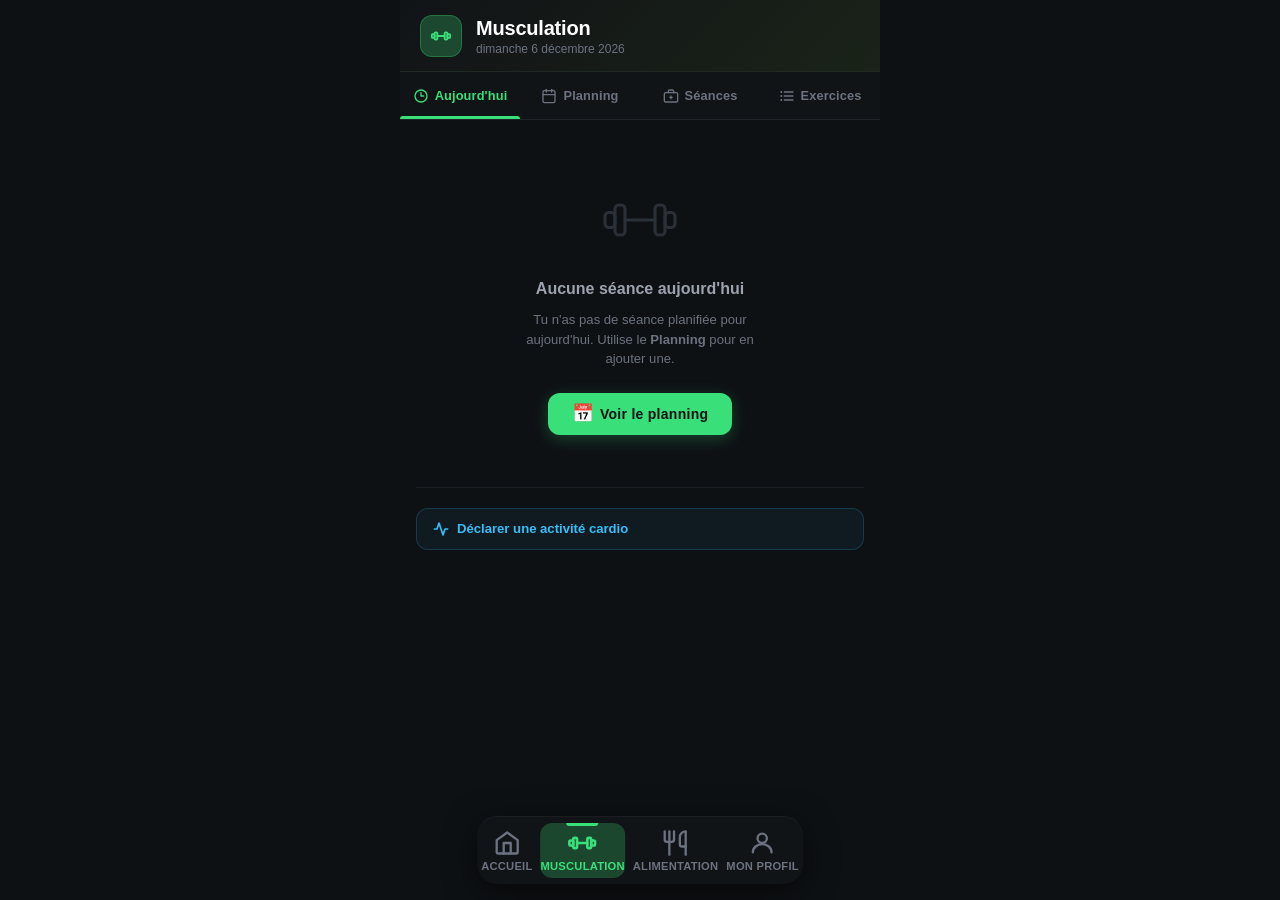
==== commit 870c99b6: "Add files via upload" ====
--- a/exercice.html
+++ b/exercice.html
@@ -94,6 +94,28 @@
 
       <!-- ── ONGLET 1 : MES STATS ── -->
       <section class="tab-panel stats-tab" id="panel-stats" role="tabpanel" aria-labelledby="tab-stats">
+
+        <!-- CARDIO STATS — visible uniquement pour les exercices Cardio -->
+        <div id="cardio-stats-block" style="display:none">
+
+          <!-- Tuiles récapitulatives -->
+          <div class="cardio-stats-grid" id="cardio-stats-grid"></div>
+
+          <!-- Graphique durée -->
+          <div class="rm-chart-block">
+            <div class="rm-chart-block__header">
+              <h2 class="section-title">Évolution de la durée</h2>
+              <span class="rm-chart-block__trend" id="cardio-chart-trend"></span>
+            </div>
+            <p class="section-sub">Durée par session (minutes)</p>
+            <div class="rm-chart" role="img" aria-label="Graphique d'évolution de la durée">
+              <div class="chart-grid" id="cardio-grid" aria-hidden="true"></div>
+              <div class="chart-bars" id="cardio-bars"></div>
+              <div class="chart-labels" id="cardio-labels" aria-hidden="true"></div>
+            </div>
+          </div>
+
+        </div>
 
         <!-- BLOC 1 : CARTE 1RM (calculé automatiquement via l'historique) -->
         <div class="stat-hero">
--- a/exercice.css
+++ b/exercice.css
@@ -1332,6 +1332,87 @@
 }
 
 /* ============================================================
+   CARDIO — couleur + composants spécifiques
+   ============================================================ */
+:root {
+  --color-cardio: #38bdf8;
+}
+
+.exercise-header__muscle--cardio {
+  color: var(--color-cardio);
+  background: rgba(56, 189, 248, 0.1);
+  border-color: rgba(56, 189, 248, 0.25);
+}
+
+/* Grille de stats cardio (4 tuiles 2×2) */
+.cardio-stats-grid {
+  display: grid;
+  grid-template-columns: 1fr 1fr;
+  gap: 0.625rem;
+  margin-bottom: 1.25rem;
+}
+
+.cardio-stat-card {
+  background: #141820;
+  border: 1px solid rgba(56, 189, 248, 0.15);
+  border-radius: 14px;
+  padding: 0.875rem 1rem;
+  display: flex;
+  flex-direction: column;
+  gap: 0.3rem;
+}
+
+.cardio-stat-card__val {
+  font-size: 1.4rem;
+  font-weight: 800;
+  color: var(--color-cardio);
+  line-height: 1;
+  letter-spacing: -0.02em;
+}
+
+.cardio-stat-card__lbl {
+  font-size: 0.63rem;
+  font-weight: 600;
+  color: var(--text-idle);
+  text-transform: uppercase;
+  letter-spacing: 0.05em;
+}
+
+/* Badge durée dans l'historique (équivalent du badge poids) */
+.history-entry__cardio-badge {
+  display: inline-block;
+  font-size: 0.78rem;
+  font-weight: 800;
+  color: var(--color-cardio);
+  background: rgba(56, 189, 248, 0.1);
+  border: 1px solid rgba(56, 189, 248, 0.25);
+  padding: 3px 10px;
+  border-radius: 8px;
+}
+
+/* Chip intensité dans l'historique */
+.history-entry__intensite {
+  display: inline-block;
+  font-size: 0.68rem;
+  font-weight: 700;
+  padding: 2px 8px;
+  border-radius: 20px;
+  background: rgba(56, 189, 248, 0.08);
+  color: var(--color-cardio);
+  border: 1px solid rgba(56, 189, 248, 0.2);
+}
+
+/* Barres du graphique cardio — dégradé bleu ciel */
+#cardio-bars .chart-bar {
+  background: linear-gradient(180deg, var(--color-cardio) 0%, rgba(56, 189, 248, 0.35) 100%);
+}
+
+#cardio-bars .chart-bar--peak {
+  background: linear-gradient(180deg, #fff 0%, var(--color-cardio) 100%);
+  box-shadow: 0 0 12px rgba(56, 189, 248, 0.35);
+}
+
+/* ============================================================
    RESPONSIVE — Desktop (≥ 768px)
    ============================================================ */
 @media (min-width: 768px) {
